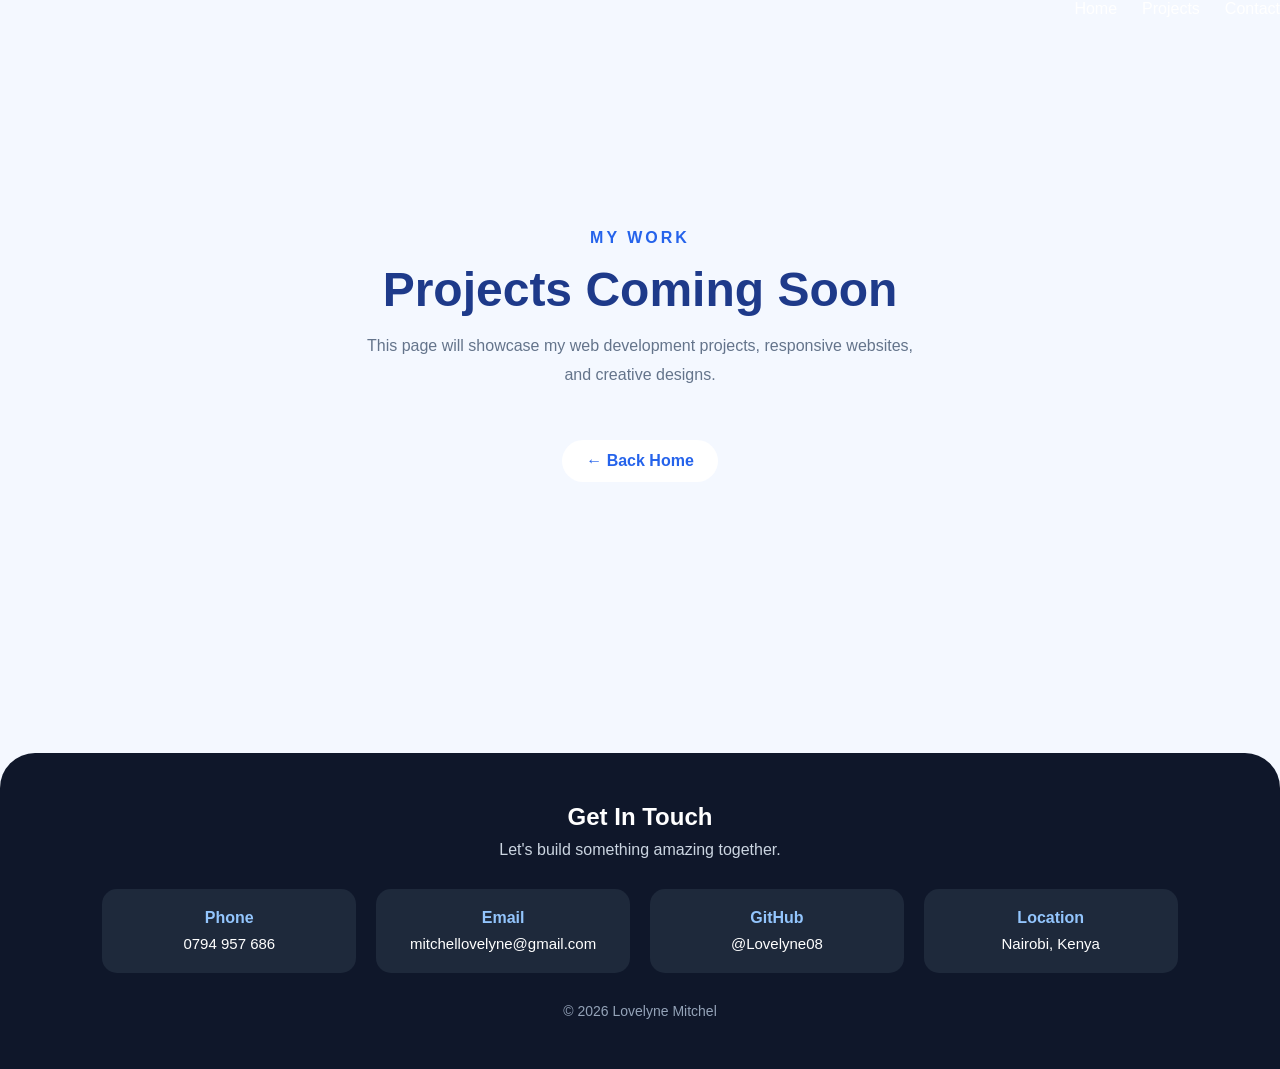
==== projects.html @ e774d236 "my portfolio using html" ====
<!DOCTYPE html>
<html lang="en">
<head>
  <meta charset="UTF-8">
  <meta name="viewport" content="width=device-width, initial-scale=1.0">
  <title>Projects | Lovelyne Mitchel</title>
  <link rel="stylesheet" href="styles.css">
</head>
<body>

  <nav>
  <div></div>

  <ul class="nav-links">
    <li><a href="index.html">Home</a></li>
    <li><a href="projects.html">Projects</a></li>
    <li><a href="#contact">Contact</a></li>
  </ul>
</nav>

  <section class="coming">

  <p class="mini-title">MY WORK</p>

  <h1>Projects Coming Soon</h1>

  <p class="coming-text">
    This page will showcase my web development projects, responsive websites,
    and creative designs.
  </p>

  <a href="index.html" class="btn">← Back Home</a>

</section>
  <footer id="contact">
    <h2>Get In Touch</h2>
    <p class="sub">Let's build something amazing together.</p>

    <div class="contact-box">
      <div class="item">
        <h4>Phone</h4>
        <p>0794 957 686</p>
      </div>

      <div class="item">
        <h4>Email</h4>
        <p>mitchellovelyne@gmail.com</p>
      </div>

      <div class="item">
        <h4>GitHub</h4>
        <a href="https://github.com/Lovelyne08" target="_blank">@Lovelyne08</a>
      </div>

      <div class="item">
        <h4>Location</h4>
        <p>Nairobi, Kenya</p>
      </div>
    </div>

    <p class="copy">© 2026 Lovelyne Mitchel</p>
  </footer>

</body>
</html>
---- styles.css ----
*{margin:0;padding:0;box-sizing:border-box;font-family:Segoe UI,sans-serif}
html{scroll-behavior:smooth}

body{
  background:#f4f8ff;
  color:#1e293b;
}

header{
  background:linear-gradient(135deg,#1e40af,#3b82f6);
  color:white;
  padding:20px 8%;
  border-radius:0 0 35px 35px;
}

nav{
  display:flex;
  justify-content:space-between;
  align-items:center;
}

.logo{font-size:30px;font-weight:bold}

nav ul{
  display:flex;
  gap:25px;
  list-style:none;
}

nav a{
  color:white;
  text-decoration:none;
}

.hero{
  display:flex;
  align-items:center;
  justify-content:space-between;
  padding:60px 0;
  gap:40px;
}

.hero-image img{
    width:280px;
    height:280px;
    object-fit:cover;
    border-radius:50%;
    border:5px solid white;
    box-shadow:0 12px 30px rgba(0,0,0,.25);
}

h1{font-size:48px}
.tag{color:#dbeafe;margin:10px 0;font-weight:600}

.btn{
  display:inline-block;
  margin-top:20px;
  background:white;
  color:#2563eb;
  padding:12px 24px;
  border-radius:30px;
  text-decoration:none;
  font-weight:bold;
}

.card{
  background:white;
  width:84%;
  margin:35px auto;
  padding:30px;
  border-radius:18px;
  box-shadow:0 8px 25px rgba(0,0,0,.08);
}

.card h2{
  color:#2563eb;
  margin-bottom:15px;
}

footer{
    background:#0f172a;
    color:white;
    text-align:center;
    padding:50px 8%;
    margin-top:60px;
    border-radius:35px 35px 0 0;
}

.sub{
    color:#cbd5e1;
    margin:10px 0 30px;
}

.contact-box{
    display:grid;
    grid-template-columns:repeat(auto-fit,minmax(180px,1fr));
    gap:20px;
}

.item{
    background:#1e293b;
    padding:20px;
    border-radius:15px;
    transition:.3s;
}

.item:hover{
    transform:translateY(-5px);
    background:#334155;
}

.item h4{
    color:#93c5fd;
    margin-bottom:8px;
}

.item a,
.item p{
    color:white;
    text-decoration:none;
    font-size:15px;
}

.copy{
    margin-top:30px;
    color:#94a3b8;
    font-size:14px;
}
@media(max-width:768px){
  .hero{flex-direction:column-reverse;text-align:center}
  nav{flex-direction:column;gap:15px}
  h1{font-size:36px}
}

.coming{
    min-height:75vh;
    display:flex;
    flex-direction:column;
    justify-content:center;
    align-items:center;
    text-align:center;
    padding:40px 20px;
}

.mini-title{
    letter-spacing:3px;
    color:#2563eb;
    font-weight:600;
    margin-bottom:15px;
}

.coming h1{
    font-size:48px;
    color:#1e3a8a;
    margin-bottom:15px;
}

.coming-text{
    max-width:550px;
    color:#64748b;
    line-height:1.8;
    margin-bottom:30px;
}
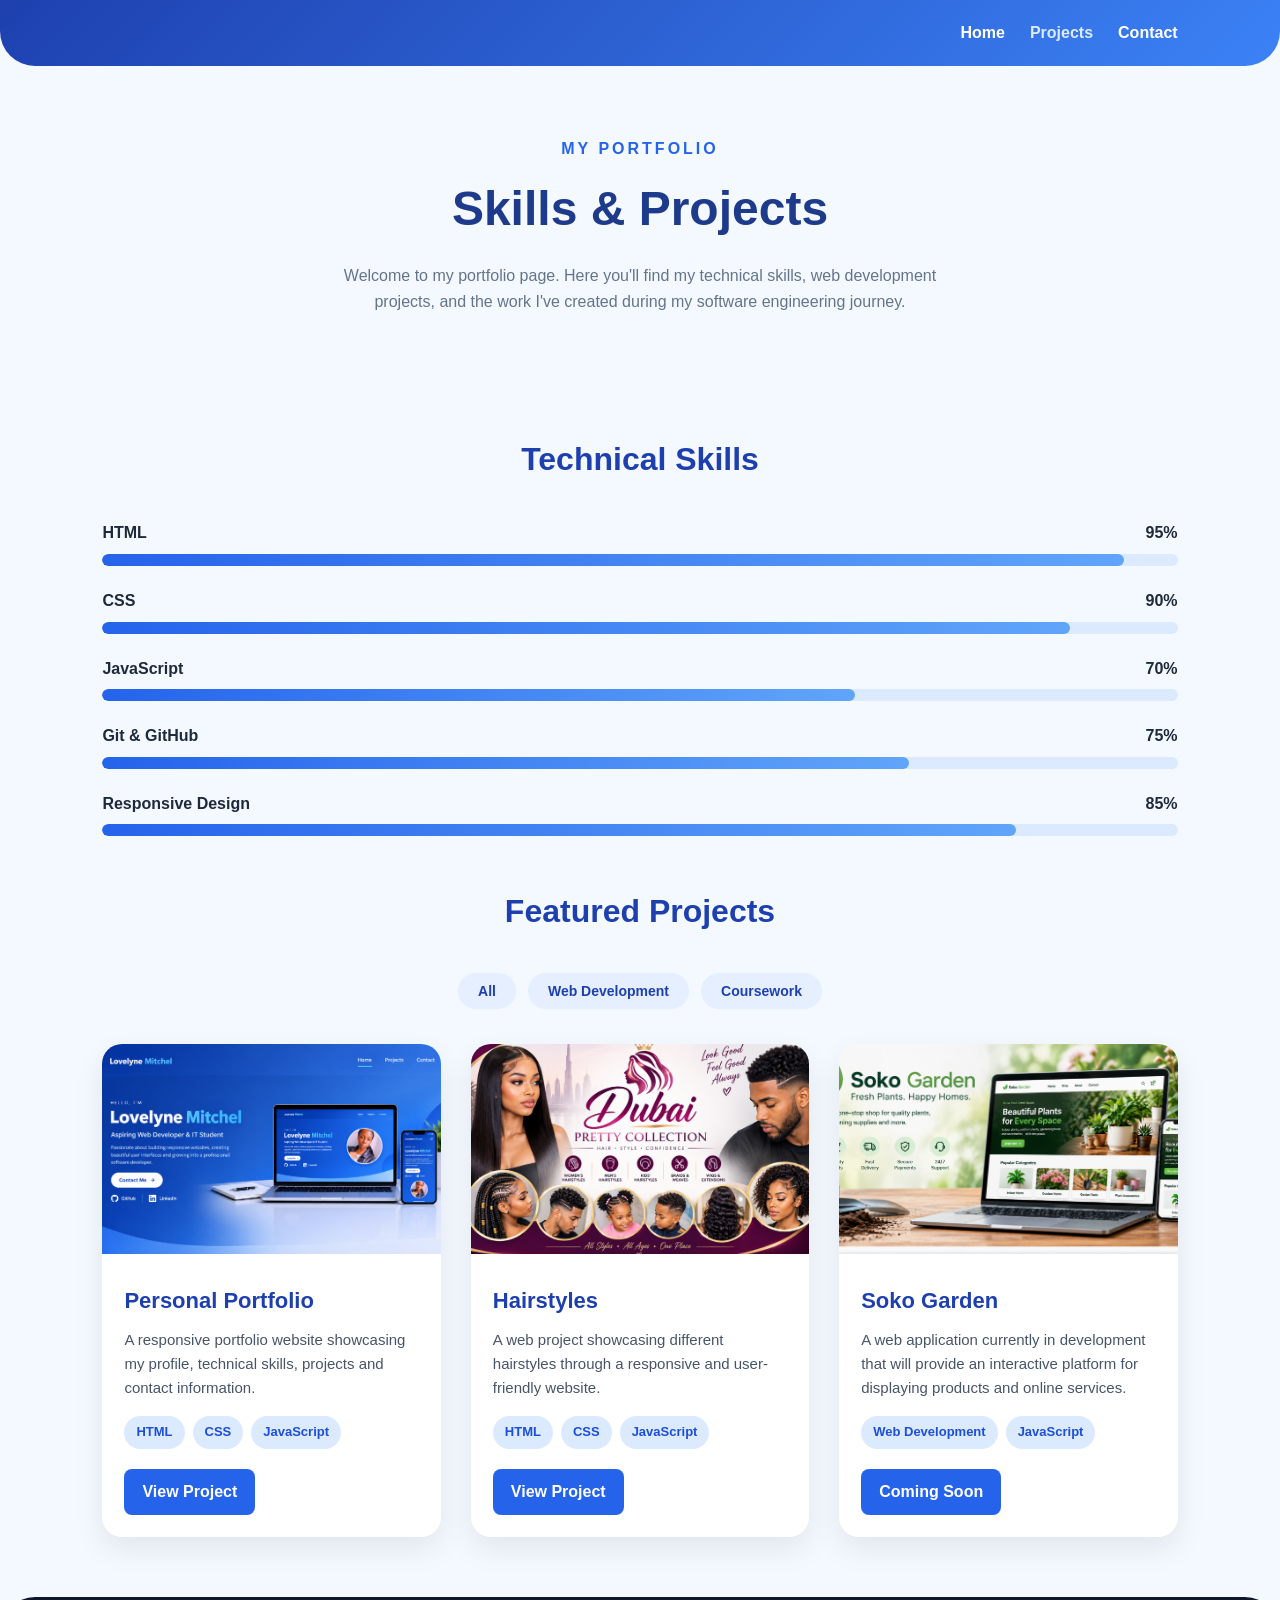
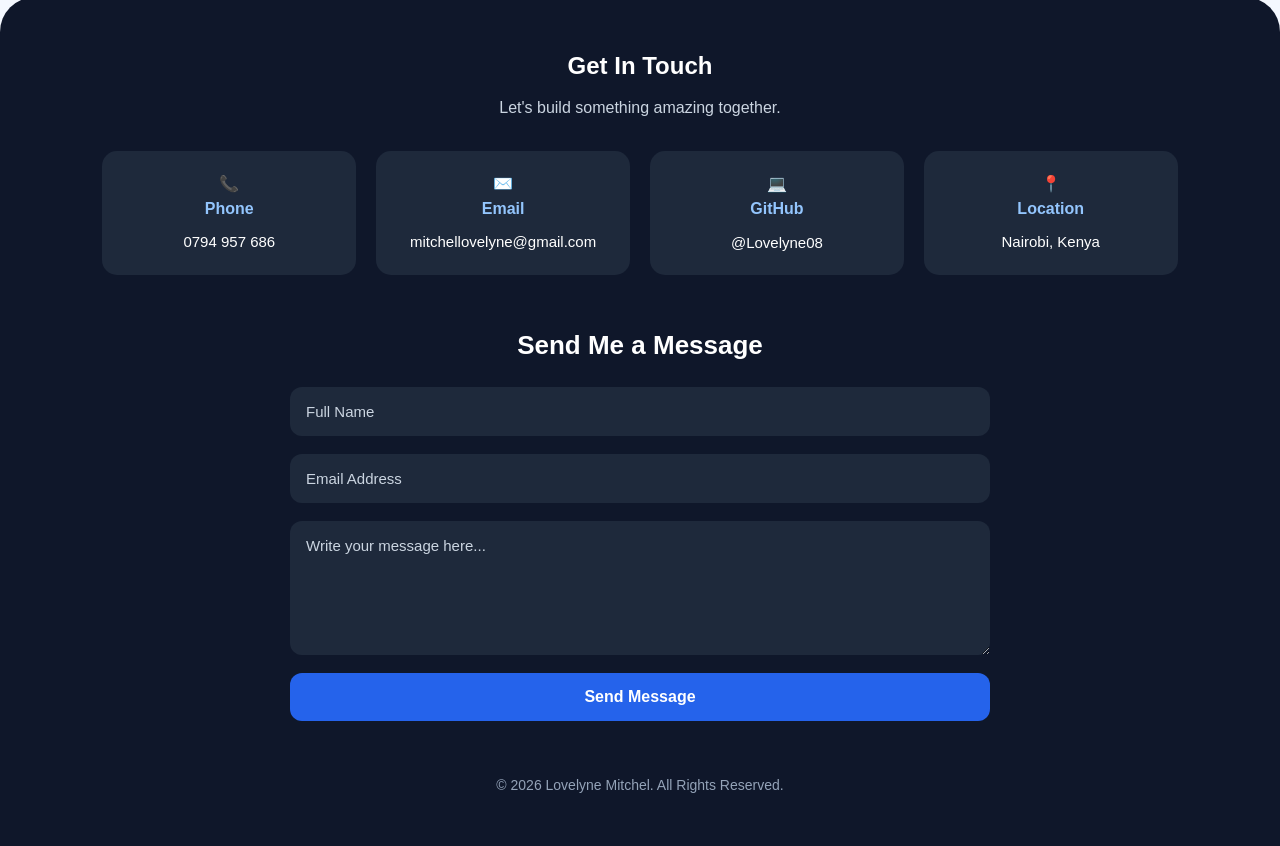
==== commit 99ed7f22: "updated portfolio" ====
--- a/projects.html
+++ b/projects.html
@@ -6,60 +6,358 @@
   <title>Projects | Lovelyne Mitchel</title>
   <link rel="stylesheet" href="styles.css">
 </head>
+
 <body>
 
-  <nav>
-  <div></div>
-
-  <ul class="nav-links">
-    <li><a href="index.html">Home</a></li>
-    <li><a href="projects.html">Projects</a></li>
-    <li><a href="#contact">Contact</a></li>
-  </ul>
-</nav>
-
+  <!-- Navigation -->
+  <header>
+    <nav>
+      <div></div>
+
+      <ul class="nav-links">
+
+        <li><a href="index.html">Home</a></li>
+        <li><a href="projects.html" class="active">Projects</a></li>
+        <li><a href="#contact">Contact</a></li>
+      </ul>
+    </nav>
+  </header>
+
+
+  <!-- Hero Section -->
   <section class="coming">
-
-  <p class="mini-title">MY WORK</p>
-
-  <h1>Projects Coming Soon</h1>
-
-  <p class="coming-text">
-    This page will showcase my web development projects, responsive websites,
-    and creative designs.
-  </p>
-
-  <a href="index.html" class="btn">← Back Home</a>
-
-</section>
+    <p class="mini-title">MY PORTFOLIO</p>
+
+    <h1>Skills & Projects</h1>
+
+    <p class="coming-text">
+      Welcome to my portfolio page. Here you'll find my technical skills,
+      web development projects, and the work I've created during my software
+      engineering journey.
+    </p>
+  </section>
+
+
+  <!-- Skills -->
+  <section class="skills">
+
+    <h2>Technical Skills</h2>
+
+    <div class="skill">
+
+      <div class="skill-title">
+        <span>HTML</span>
+        <span>95%</span>
+      </div>
+
+      <div class="bar">
+        <span class="html"></span>
+      </div>
+
+    </div>
+
+
+    <div class="skill">
+
+      <div class="skill-title">
+        <span>CSS</span>
+        <span>90%</span>
+      </div>
+
+      <div class="bar">
+        <span class="css"></span>
+      </div>
+
+    </div>
+
+
+    <div class="skill">
+
+      <div class="skill-title">
+        <span>JavaScript</span>
+        <span>70%</span>
+      </div>
+
+      <div class="bar">
+        <span class="js"></span>
+      </div>
+
+    </div>
+
+
+    <div class="skill">
+
+      <div class="skill-title">
+        <span>Git & GitHub</span>
+        <span>75%</span>
+      </div>
+
+      <div class="bar">
+        <span class="git"></span>
+      </div>
+
+    </div>
+
+
+    <div class="skill">
+
+      <div class="skill-title">
+        <span>Responsive Design</span>
+        <span>85%</span>
+      </div>
+
+      <div class="bar">
+        <span class="responsive"></span>
+      </div>
+
+    </div>
+
+  </section>
+
+
+  <!-- Projects -->
+  <section class="projects">
+
+    <h2>Featured Projects</h2>
+
+
+    <!-- Project Filter Buttons -->
+    <div class="project-filters">
+
+      <button type="button" onclick="filterProjects('all')">
+        All
+      </button>
+
+      <button type="button" onclick="filterProjects('web')">
+        Web Development
+      </button>
+
+      <button type="button" onclick="filterProjects('coursework')">
+        Coursework
+      </button>
+
+    </div>
+
+
+    <div class="project-grid">
+
+
+      <!-- Project 1: Personal Portfolio -->
+      <div class="project-card" data-category="coursework">
+
+        <img src="images/profile2.jpg" alt="Personal Portfolio Website">
+
+        <div class="project-content">
+
+          <h3>Personal Portfolio</h3>
+
+          <p>
+            A responsive portfolio website showcasing my profile,
+            technical skills, projects and contact information.
+          </p>
+
+          <div class="tech">
+            <span>HTML</span>
+            <span>CSS</span>
+            <span>JavaScript</span>
+          </div>
+
+          <a href="index.html" class="project-btn">
+            View Project
+          </a>
+
+        </div>
+
+      </div>
+
+
+      <!-- Project 2: Hairstyles -->
+      <div class="project-card" data-category="web">
+
+        <img src="images/hairstyle3.jpg" alt="Hairstyles Project">
+
+        <div class="project-content">
+
+          <h3>Hairstyles</h3>
+
+          <p>
+            A web project showcasing different hairstyles through
+            a responsive and user-friendly website.
+          </p>
+
+          <div class="tech">
+            <span>HTML</span>
+            <span>CSS</span>
+            <span>JavaScript</span>
+          </div>
+
+          <a
+            href="https://lovelyne08.github.io/hairstyle/"
+            class="project-btn"
+            target="_blank"
+            rel="noopener noreferrer">
+            View Project
+          </a>
+
+        </div>
+
+      </div>
+
+
+      <!-- Project 3: Soko Garden -->
+      <div class="project-card" data-category="web">
+
+        <img src="images/soko1.jpg" alt="Soko Garden Project">
+
+        <div class="project-content">
+
+          <h3>Soko Garden</h3>
+
+          <p>
+            A web application currently in development that will
+            provide an interactive platform for displaying products
+            and online services.
+          </p>
+
+          <div class="tech">
+            <span>Web Development</span>
+            <span>JavaScript</span>
+          </div>
+
+          <a href="#" class="project-btn">
+            Coming Soon
+          </a>
+
+        </div>
+
+      </div>
+
+
+    </div>
+
+  </section>
+
+
+  <!-- Contact -->
   <footer id="contact">
+
     <h2>Get In Touch</h2>
-    <p class="sub">Let's build something amazing together.</p>
+
+    <p class="sub">
+      Let's build something amazing together.
+    </p>
+
 
     <div class="contact-box">
+
+
+      <!-- Phone -->
       <div class="item">
+
+        <span class="icon">📞</span>
+
         <h4>Phone</h4>
+
         <p>0794 957 686</p>
-      </div>
-
+
+      </div>
+
+
+      <!-- Email -->
       <div class="item">
+
+        <span class="icon">✉️</span>
+
         <h4>Email</h4>
+
         <p>mitchellovelyne@gmail.com</p>
-      </div>
-
+
+      </div>
+
+
+      <!-- GitHub -->
       <div class="item">
+
+        <span class="icon">💻</span>
+
         <h4>GitHub</h4>
-        <a href="https://github.com/Lovelyne08" target="_blank">@Lovelyne08</a>
-      </div>
-
+
+        <a
+          href="https://github.com/Lovelyne08"
+          target="_blank"
+          rel="noopener noreferrer">
+          @Lovelyne08
+        </a>
+
+      </div>
+
+
+      <!-- Location -->
       <div class="item">
+
+        <span class="icon">📍</span>
+
         <h4>Location</h4>
+
         <p>Nairobi, Kenya</p>
-      </div>
-    </div>
-
-    <p class="copy">© 2026 Lovelyne Mitchel</p>
+
+      </div>
+
+
+    </div>
+
+
+    <!-- Contact Form -->
+    <div class="contact-form">
+
+      <h3>Send Me a Message</h3>
+
+      <form id="contactForm">
+
+        <input
+          type="text"
+          id="name"
+          placeholder="Full Name"
+          required>
+
+
+        <input
+          type="email"
+          id="email"
+          placeholder="Email Address"
+          required>
+
+
+        <textarea
+          id="message"
+          rows="6"
+          placeholder="Write your message here..."
+          required></textarea>
+
+
+        <button
+          type="submit"
+          class="send-btn">
+          Send Message
+        </button>
+
+
+        <p id="formMessage"></p>
+
+      </form>
+
+    </div>
+
+
+    <p class="copy">
+      © 2026 Lovelyne Mitchel. All Rights Reserved.
+    </p>
+
   </footer>
+
+
+  <!-- JavaScript -->
+  <script src="script.js"></script>
 
 </body>
 </html>
--- a/styles.css
+++ b/styles.css
@@ -1,43 +1,62 @@
-*{margin:0;padding:0;box-sizing:border-box;font-family:Segoe UI,sans-serif}
-html{scroll-behavior:smooth}
+
+*{
+    margin:0;
+    padding:0;
+    box-sizing:border-box;
+    font-family:"Segoe UI",sans-serif;
+}
+
+html{
+    scroll-behavior:smooth;
+}
 
 body{
-  background:#f4f8ff;
-  color:#1e293b;
-}
+    background:#f4f8ff;
+    color:#1e293b;
+    line-height:1.6;
+}
+
+/* HEADER */
 
 header{
-  background:linear-gradient(135deg,#1e40af,#3b82f6);
-  color:white;
-  padding:20px 8%;
-  border-radius:0 0 35px 35px;
+    background:linear-gradient(135deg,#1e40af,#3b82f6);
+    color:white;
+    padding:20px 8%;
+    border-radius:0 0 35px 35px;
 }
 
 nav{
-  display:flex;
-  justify-content:space-between;
-  align-items:center;
-}
-
-.logo{font-size:30px;font-weight:bold}
-
-nav ul{
-  display:flex;
-  gap:25px;
-  list-style:none;
-}
-
-nav a{
-  color:white;
-  text-decoration:none;
-}
+    display:flex;
+    justify-content:space-between;
+    align-items:center;
+}
+
+.nav-links{
+    display:flex;
+    gap:25px;
+    list-style:none;
+}
+
+.nav-links a{
+    color:white;
+    text-decoration:none;
+    font-weight:600;
+    transition:.3s;
+}
+
+.nav-links a:hover,
+.nav-links a.active{
+    color:#dbeafe;
+}
+
+/* HOME PAGE */
 
 .hero{
-  display:flex;
-  align-items:center;
-  justify-content:space-between;
-  padding:60px 0;
-  gap:40px;
+    display:flex;
+    justify-content:space-between;
+    align-items:center;
+    gap:40px;
+    padding:60px 0;
 }
 
 .hero-image img{
@@ -49,33 +68,221 @@
     box-shadow:0 12px 30px rgba(0,0,0,.25);
 }
 
-h1{font-size:48px}
-.tag{color:#dbeafe;margin:10px 0;font-weight:600}
+h1{
+    font-size:48px;
+}
+
+.tag{
+    color:#dbeafe;
+    margin:10px 0;
+    font-weight:600;
+}
 
 .btn{
-  display:inline-block;
-  margin-top:20px;
-  background:white;
-  color:#2563eb;
-  padding:12px 24px;
-  border-radius:30px;
-  text-decoration:none;
-  font-weight:bold;
+    display:inline-block;
+    margin-top:20px;
+    padding:12px 26px;
+    background:white;
+    color:#2563eb;
+    border-radius:30px;
+    text-decoration:none;
+    font-weight:bold;
+    transition:.3s;
+}
+
+.btn:hover{
+    transform:translateY(-3px);
+    box-shadow:0 8px 20px rgba(0,0,0,.15);
 }
 
 .card{
-  background:white;
-  width:84%;
-  margin:35px auto;
-  padding:30px;
-  border-radius:18px;
-  box-shadow:0 8px 25px rgba(0,0,0,.08);
+    width:84%;
+    margin:35px auto;
+    padding:30px;
+    background:white;
+    border-radius:18px;
+    box-shadow:0 8px 25px rgba(0,0,0,.08);
 }
 
 .card h2{
-  color:#2563eb;
-  margin-bottom:15px;
-}
+    color:#2563eb;
+    margin-bottom:15px;
+}
+
+/* HERO TEXT */
+
+.coming{
+    text-align:center;
+    padding:70px 20px;
+}
+
+.mini-title{
+    letter-spacing:3px;
+    color:#2563eb;
+    font-weight:700;
+    margin-bottom:10px;
+}
+
+.coming h1{
+    color:#1e3a8a;
+    margin-bottom:15px;
+}
+
+.coming-text{
+    max-width:650px;
+    margin:auto;
+    color:#64748b;
+}
+
+/* SOCIAL */
+
+.socials{
+    margin-top:20px;
+    display:flex;
+    gap:20px;
+}
+
+.socials a{
+    color:black;
+    text-decoration:none;
+    font-weight:600;
+}
+
+.socials a:hover{
+    color:white;
+}
+
+/* PROJECTS PAGE */
+
+.skills,
+.projects{
+    width:84%;
+    margin:50px auto;
+}
+
+.skills h2,
+.projects h2{
+    text-align:center;
+    color:#1e40af;
+    margin-bottom:35px;
+    font-size:32px;
+}
+
+/* SKILL BARS */
+
+.skill{
+    margin-bottom:22px;
+}
+
+.skill-title{
+    display:flex;
+    justify-content:space-between;
+    margin-bottom:8px;
+    font-weight:600;
+}
+
+.bar{
+    width:100%;
+    height:12px;
+    background:#dbeafe;
+    border-radius:30px;
+    overflow:hidden;
+}
+
+.bar span{
+    display:block;
+    height:100%;
+    border-radius:30px;
+    background:linear-gradient(90deg,#2563eb,#60a5fa);
+}
+
+.html{width:95%;}
+.css{width:90%;}
+.js{width:70%;}
+.git{width:75%;}
+.responsive{width:85%;}
+
+/* PROJECT CARDS */
+
+.project-grid{
+    display:grid;
+    grid-template-columns:repeat(auto-fit,minmax(300px,1fr));
+    gap:30px;
+}
+
+.project-card{
+    background:white;
+    border-radius:20px;
+    overflow:hidden;
+    box-shadow:0 12px 30px rgba(0,0,0,.08);
+    transition:all .35s ease;
+    cursor:pointer;
+}
+
+.project-card:hover{
+    transform:translateY(-10px);
+    box-shadow:0 20px 40px rgba(37,99,235,.18);
+}
+
+.project-card img{
+    width:100%;
+    height:210px;
+    object-fit:cover;
+    transition:transform .45s ease;
+}
+
+.project-card:hover img{
+    transform:scale(1.08);
+}
+
+.project-content{
+    padding:22px;
+}
+
+.project-content h3{
+    color:#1e40af;
+    margin-bottom:10px;
+    font-size:22px;
+}
+
+.project-content p{
+    color:#475569;
+    font-size:15px;
+    margin-bottom:16px;
+}
+
+.tech{
+    display:flex;
+    flex-wrap:wrap;
+    gap:8px;
+    margin-bottom:20px;
+}
+
+.tech span{
+    background:#dbeafe;
+    color:#1d4ed8;
+    padding:6px 12px;
+    border-radius:20px;
+    font-size:13px;
+    font-weight:600;
+}
+
+.project-btn{
+    display:inline-block;
+    background:#2563eb;
+    color:white;
+    text-decoration:none;
+    padding:10px 18px;
+    border-radius:8px;
+    font-weight:600;
+    transition:.3s;
+}
+
+.project-btn:hover{
+    background:#1d4ed8;
+}
+
+/* FOOTER */
 
 footer{
     background:#0f172a;
@@ -126,38 +333,120 @@
     color:#94a3b8;
     font-size:14px;
 }
+
+/* MOBILE */
+
 @media(max-width:768px){
-  .hero{flex-direction:column-reverse;text-align:center}
-  nav{flex-direction:column;gap:15px}
-  h1{font-size:36px}
-}
-
-.coming{
-    min-height:75vh;
+
+    nav{
+        flex-direction:column;
+        gap:15px;
+    }
+
+    .hero{
+        flex-direction:column-reverse;
+        text-align:center;
+    }
+
+    h1,
+    .coming h1{
+        font-size:36px;
+    }
+
+    .skills,
+    .projects,
+    .card{
+        width:92%;
+    }
+
+    .project-card img{
+        height:180px;
+    }
+}
+
+/* CONTACT FORM */
+
+.contact-form{
+    max-width:700px;
+    margin:50px auto 0;
+    text-align:center;
+}
+
+.contact-form h3{
+    color:white;
+    margin-bottom:20px;
+    font-size:26px;
+}
+
+#contactForm{
     display:flex;
     flex-direction:column;
-    justify-content:center;
-    align-items:center;
-    text-align:center;
-    padding:40px 20px;
-}
-
-.mini-title{
-    letter-spacing:3px;
-    color:#2563eb;
-    font-weight:600;
-    margin-bottom:15px;
-}
-
-.coming h1{
-    font-size:48px;
-    color:#1e3a8a;
-    margin-bottom:15px;
-}
-
-.coming-text{
-    max-width:550px;
-    color:#64748b;
-    line-height:1.8;
-    margin-bottom:30px;
+    gap:18px;
+}
+
+#contactForm input,
+#contactForm textarea{
+    width:100%;
+    padding:16px;
+    border:none;
+    border-radius:12px;
+    background:#1e293b;
+    color:white;
+    font-size:15px;
+    outline:none;
+}
+
+#contactForm input::placeholder,
+#contactForm textarea::placeholder{
+    color:#cbd5e1;
+}
+
+.send-btn{
+    background:#2563eb;
+    color:white;
+    border:none;
+    padding:15px;
+    border-radius:12px;
+    font-size:16px;
+    font-weight:600;
+    cursor:pointer;
+    transition:.3s;
+}
+
+.send-btn:hover{
+    background:#1d4ed8;
+    transform:translateY(-2px);
+}
+
+#formMessage{
+    color:#93c5fd;
+    font-weight:600;
+    margin-top:5px;
+}
+
+/* Project Filter Buttons */
+.project-filters {
+  display: flex;
+  justify-content: center;
+  gap: 12px;
+  margin: 25px 0 35px;
+  flex-wrap: wrap;
+}
+
+.project-filters button {
+  border: none;
+  padding: 10px 20px;
+  border-radius: 25px;
+  background: #e5efff;
+  color: #1e40af;
+  font-size: 14px;
+  font-weight: 600;
+  cursor: pointer;
+  transition: 0.3s ease;
+}
+
+.project-filters button:hover {
+  background: #2563eb;
+  color: white;
+  transform: translateY(-2px);
 }
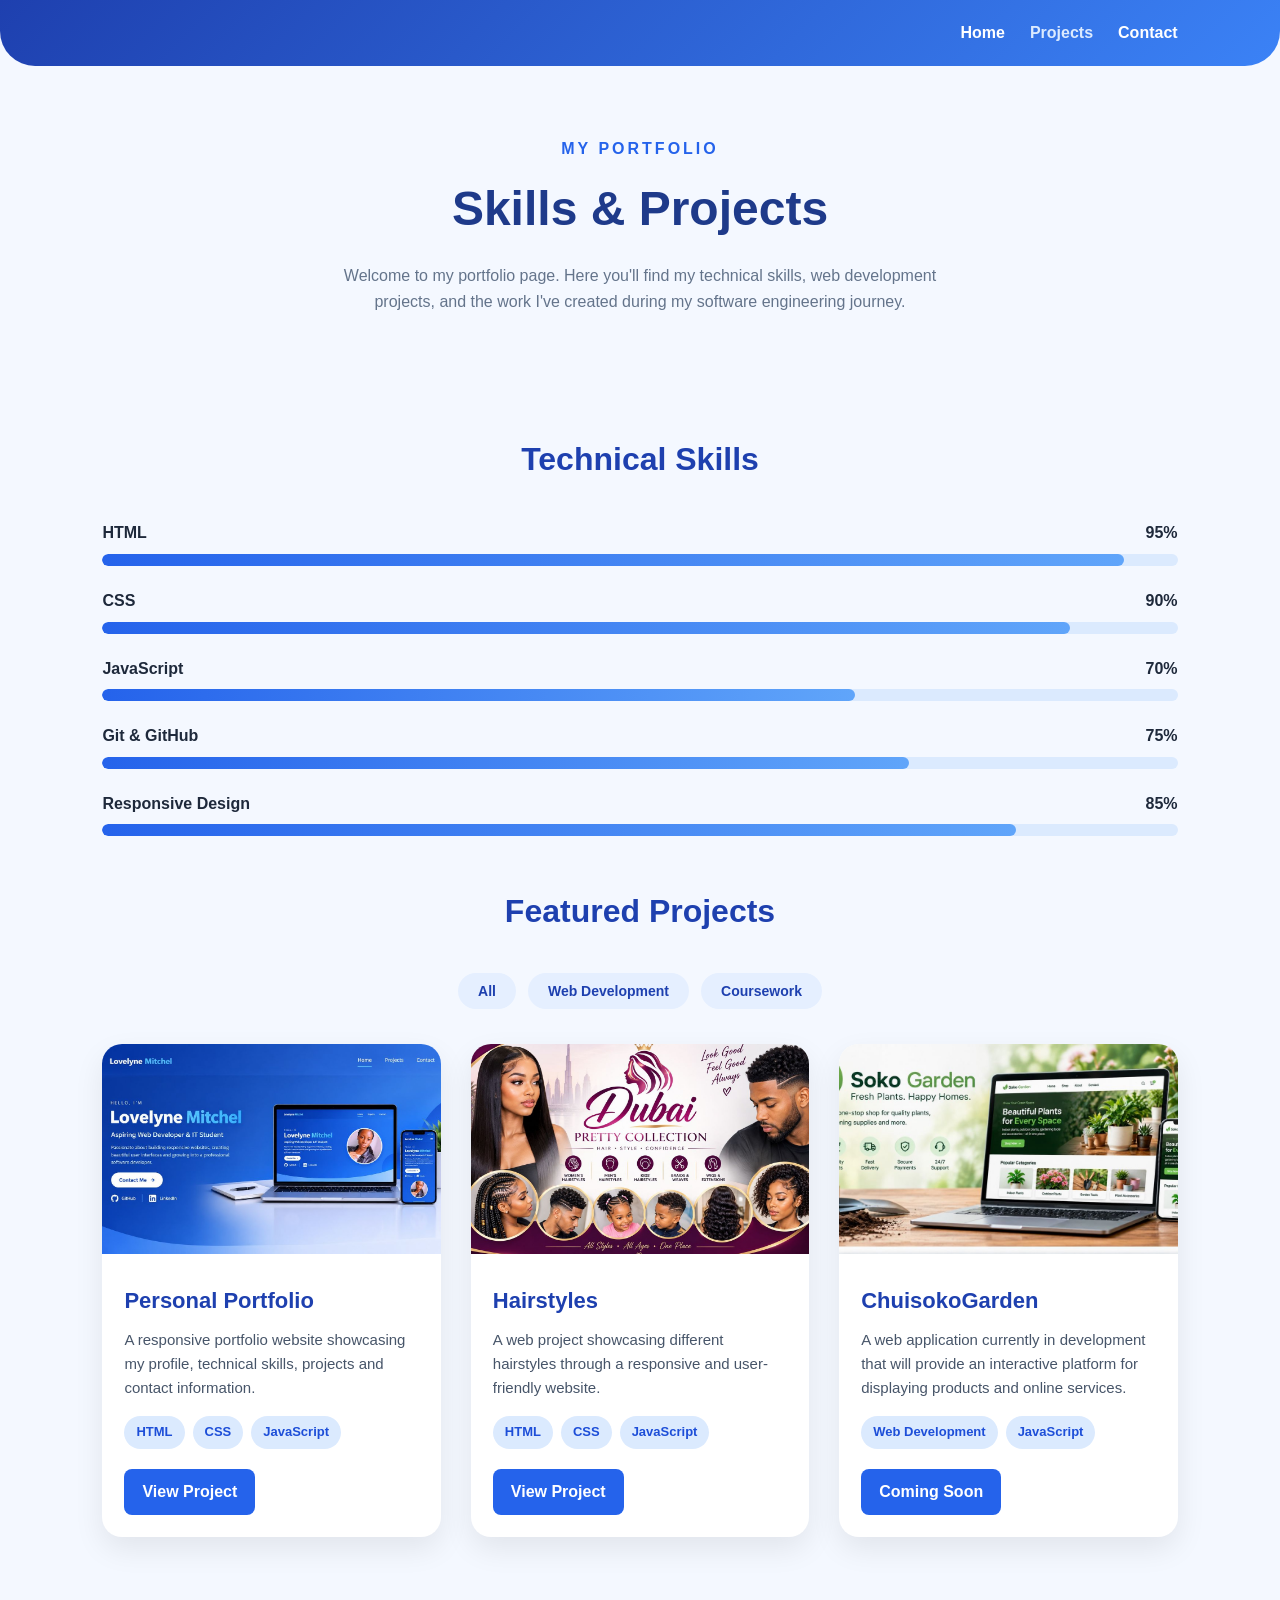
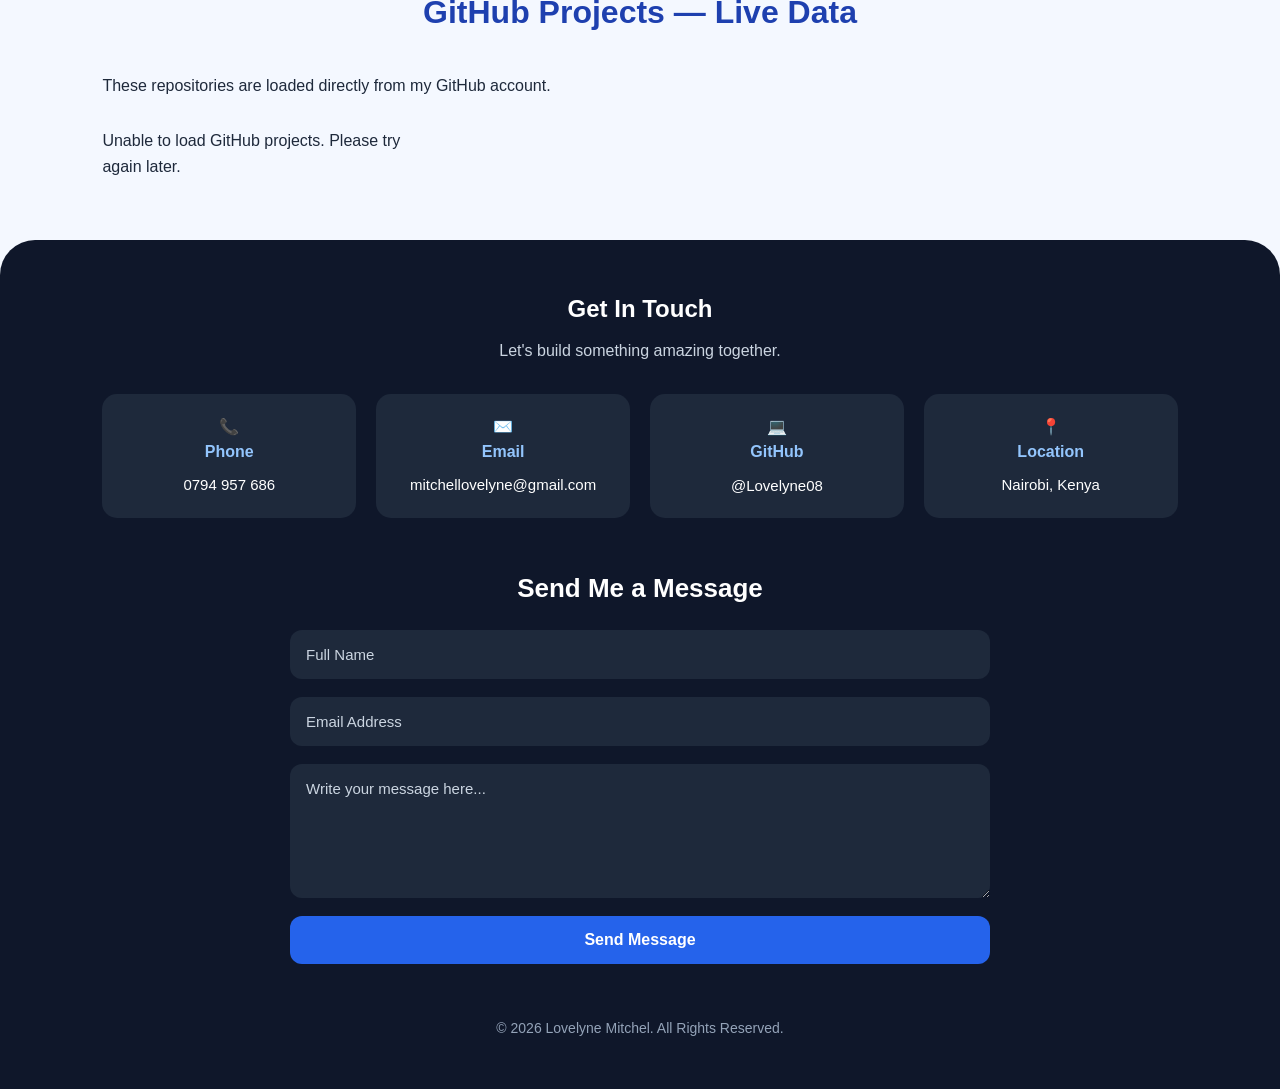
==== commit 0d40d178: "updated portfolio" ====
--- a/projects.html
+++ b/projects.html
@@ -145,7 +145,7 @@
       <!-- Project 1: Personal Portfolio -->
       <div class="project-card" data-category="coursework">
 
-        <img src="images/profile2.jpg" alt="Personal Portfolio Website">
+        <img src="images/profile2.jpg" alt="Personal Portfolio Website" loading="lazy">
 
         <div class="project-content">
 
@@ -174,7 +174,7 @@
       <!-- Project 2: Hairstyles -->
       <div class="project-card" data-category="web">
 
-        <img src="images/hairstyle3.jpg" alt="Hairstyles Project">
+        <img src="images/hairstyle3.jpg" alt="Hairstyles Project" loading="lazy">
 
         <div class="project-content">
 
@@ -207,11 +207,11 @@
       <!-- Project 3: Soko Garden -->
       <div class="project-card" data-category="web">
 
-        <img src="images/soko1.jpg" alt="Soko Garden Project">
+        <img src="images/soko1.jpg" alt="Soko Garden Project" loading="lazy">
 
         <div class="project-content">
 
-          <h3>Soko Garden</h3>
+          <h3>ChuisokoGarden</h3>
 
           <p>
             A web application currently in development that will
@@ -233,7 +233,27 @@
       </div>
 
 
-    </div>
+        </div>
+
+  </section>
+
+
+  <!-- Live GitHub Projects -->
+  <section class="projects">
+
+    <h2>GitHub Projects — Live Data</h2>
+
+    <p>
+      These repositories are loaded directly from my GitHub account.
+    </p>
+
+    <div id="githubProjects" class="github-grid">
+
+  <p id="githubLoading">
+    Loading GitHub projects...
+  </p>
+
+</div>
 
   </section>
 
--- a/styles.css
+++ b/styles.css
@@ -449,4 +449,61 @@
   background: #2563eb;
   color: white;
   transform: translateY(-2px);
+}
+
+/* GITHUB LIVE PROJECTS */
+
+.github-grid{
+    display:grid;
+    grid-template-columns:repeat(3, 1fr);
+    gap:30px;
+    margin-top:30px;
+}
+
+.github-grid .project-card{
+    padding:0;
+    min-height:260px;
+    display:flex;
+    flex-direction:column;
+    justify-content:space-between;
+}
+
+.github-grid .project-content{
+    padding:25px;
+}
+
+.github-grid .project-content h3{
+    font-size:22px;
+    word-break:break-word;
+}
+
+.github-grid .project-content p{
+    min-height:50px;
+}
+
+.github-grid .tech{
+    margin-top:15px;
+}
+
+.github-grid .project-btn{
+    margin-top:5px;
+}
+
+
+/* MOBILE GITHUB PROJECTS */
+
+@media(max-width:900px){
+
+    .github-grid{
+        grid-template-columns:repeat(2, 1fr);
+    }
+
+}
+
+@media(max-width:600px){
+
+    .github-grid{
+        grid-template-columns:1fr;
+    }
+
 }
